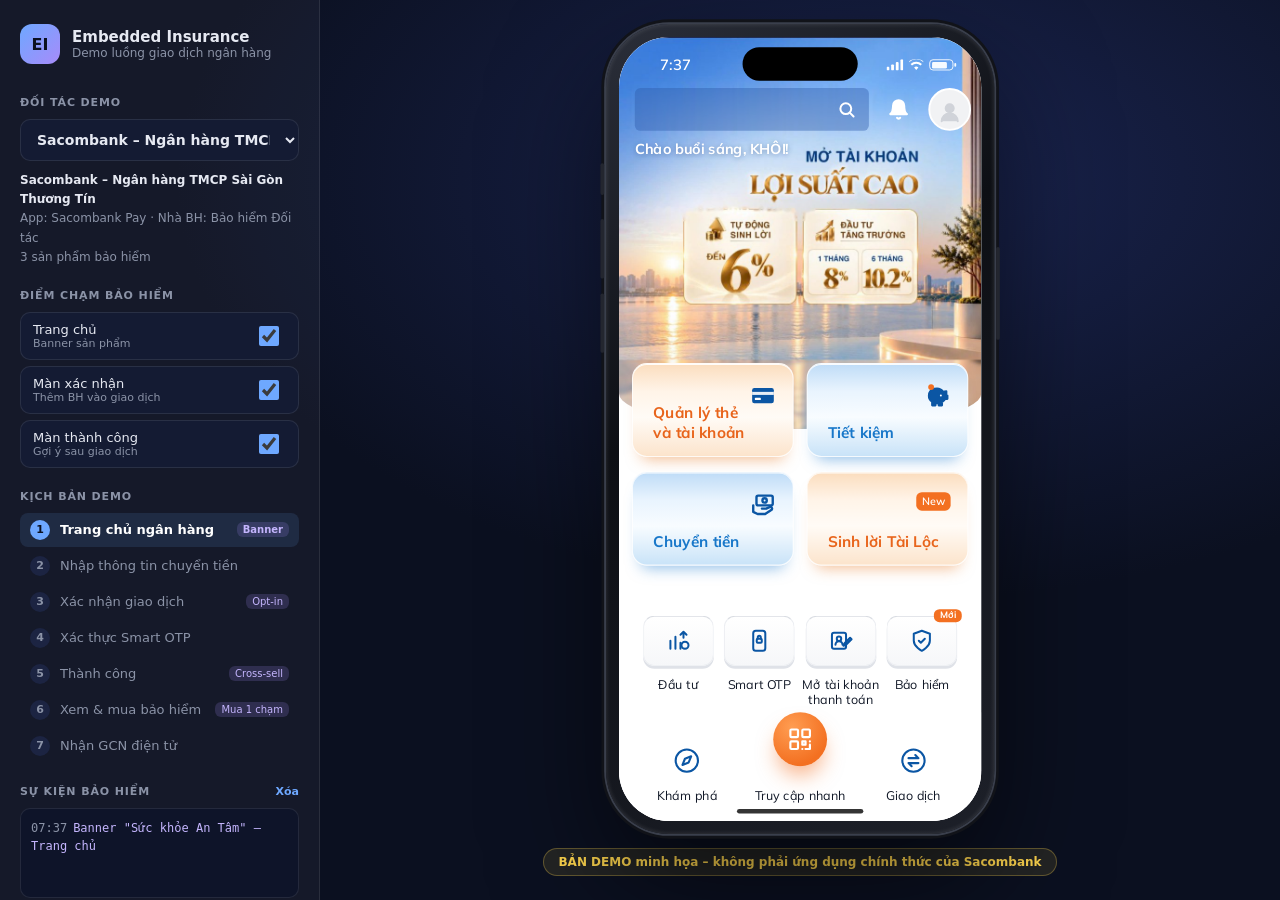
==== index.html @ 3b017444 "Demo bảo hiểm nhúng trên Sacombank Pay: bảo hiểm tích sẵn ở màn xác nhận, không có ô tích đồng ý Co-" ====
<!doctype html>
<html lang="vi">
<head>
  <meta charset="utf-8">
  <meta name="viewport" content="width=device-width, initial-scale=1, viewport-fit=cover">
  <meta name="robots" content="noindex, nofollow">
  <title>Embedded Insurance Demo</title>
  <link rel="preconnect" href="https://fonts.googleapis.com">
  <link href="https://fonts.googleapis.com/css2?family=Google+Sans+Flex:wght@400..800&family=Mulish:wght@400..800&display=swap" rel="stylesheet">
  <link rel="stylesheet" href="css/styles.css">
  <link rel="stylesheet" href="css/skin-sacombank.css">
</head>
<body>
  <div class="stage">
    <!-- PANEL ĐIỀU KHIỂN (người trình bày) -->
    <aside class="panel" id="panel">
      <div class="panel-brand">
        <div class="panel-logo">EI</div>
        <div>
          <div class="panel-title">Embedded Insurance</div>
          <div class="panel-sub">Demo luồng giao dịch ngân hàng</div>
        </div>
        <button class="panel-close" id="btnPanelClose" aria-label="Đóng">✕</button>
      </div>

      <label class="p-label" for="partnerSelect">Đối tác demo</label>
      <select id="partnerSelect" class="p-select"></select>
      <div class="p-meta" id="partnerMeta"></div>

      <div class="p-label">Điểm chạm bảo hiểm</div>
      <div class="p-toggles" id="placementToggles"></div>

      <div class="p-label">Kịch bản demo</div>
      <ol class="p-steps" id="steps"></ol>

      <div class="p-label">Sự kiện bảo hiểm <button class="p-link" id="clearLog">Xóa</button></div>
      <div class="p-log" id="eventLog"></div>

      <div class="p-actions">
        <button class="p-btn" id="btnReset">↺ Làm mới demo</button>
        <button class="p-btn ghost" id="btnPresent">Chế độ trình chiếu (P)</button>
      </div>
    </aside>
    <div class="panel-scrim" id="panelScrim"></div>

    <!-- ĐIỆN THOẠI -->
    <main class="device-area">
      <div class="device-wrap" id="deviceWrap">
        <div class="phone" id="phone">
          <div class="phone-btn b1"></div><div class="phone-btn b2"></div><div class="phone-btn b3"></div><div class="phone-btn b4"></div>
          <div class="screen" id="screen">
            <div class="island"></div>
            <div class="statusbar">
              <span id="clock">9:41</span>
              <span class="sb-icons">
                <svg width="18" height="12" viewBox="0 0 18 12"><rect x="0" y="8" width="3" height="4" rx="1"/><rect x="5" y="5.5" width="3" height="6.5" rx="1"/><rect x="10" y="3" width="3" height="9" rx="1"/><rect x="15" y="0" width="3" height="12" rx="1"/></svg>
                <svg width="16" height="12" viewBox="0 0 16 12"><path d="M8 11.5l2.3-2.6a3.3 3.3 0 00-4.6 0zM3.4 6.7a6.6 6.6 0 019.2 0l1.5-1.7a8.9 8.9 0 00-12.2 0zM.2 3.1a11.3 11.3 0 0115.6 0L16 3 14.6 1.4A13.4 13.4 0 001.4 1.4L0 3z"/></svg>
                <span class="batt"><span></span></span>
              </span>
            </div>
            <div class="app" id="app"></div>
            <div class="sheet-backdrop" id="sheetBackdrop"></div>
            <div class="sheet" id="sheet"></div>
            <div class="toast" id="toast"></div>
            <div class="home-ind"></div>
          </div>
        </div>
      </div>
      <div class="demo-note"><span id="demoNote">Bản demo minh họa</span><button class="note-btn" id="btnPanel">⚙ Điều khiển</button></div>
    </main>
  </div>

  <!-- ===== PROFILE ĐỐI TÁC ===== -->
  <script src="profiles/sacombank.js"></script>
  <!-- ========================================================== -->

  <!-- Skin riêng theo đối tác (nạp trước app.js) -->
  <script src="js/skin-sacombank.js"></script>

  <script src="js/app.js"></script>
</body>
</html>
---- css/styles.css ----
/* ============ OUTER STAGE ============ */
:root {
  --stage-bg: #0B1020;
  --panel-bg: rgba(255, 255, 255, .04);
  --panel-line: rgba(255, 255, 255, .09);
  --panel-text: #E6E9F2;
  --panel-muted: #8B93A7;
  --panel-accent: #6EA8FF;
}
* { box-sizing: border-box; margin: 0; padding: 0; }
html, body { height: 100%; }
body {
  font-family: 'Google Sans Flex', system-ui, -apple-system, sans-serif;
  background: radial-gradient(1200px 700px at 70% 20%, #1A2450 0%, var(--stage-bg) 60%);
  color: var(--panel-text);
  overflow: hidden;
}
button { font: inherit; cursor: pointer; border: 0; background: none; color: inherit; }
input, textarea, select { font: inherit; }

.stage { display: flex; height: 100vh; height: 100dvh; }

.panel {
  width: 320px; flex-shrink: 0; padding: 24px 20px; overflow-y: auto;
  background: var(--panel-bg); border-right: 1px solid var(--panel-line);
  display: flex; flex-direction: column; gap: 10px;
  transition: margin-left .3s ease;
}
body.present .panel { margin-left: -320px; }
.panel-brand { display: flex; gap: 12px; align-items: center; margin-bottom: 10px; }
.panel-logo {
  width: 40px; height: 40px; border-radius: 12px; display: grid; place-items: center;
  background: linear-gradient(135deg, #6EA8FF, #A78BFA); font-weight: 800; color: #0B1020;
}
.panel-title { font-weight: 700; font-size: 15px; }
.panel-sub { font-size: 12px; color: var(--panel-muted); }
.p-label {
  font-size: 11px; font-weight: 600; letter-spacing: .08em; text-transform: uppercase;
  color: var(--panel-muted); margin-top: 12px; display: flex; justify-content: space-between; align-items: center;
}
.p-link { font-size: 11px; color: var(--panel-accent); text-transform: none; letter-spacing: 0; }
.p-select {
  width: 100%; padding: 11px 12px; border-radius: 10px; border: 1px solid var(--panel-line);
  background: #141B33; color: var(--panel-text); font-weight: 600; font-size: 14px;
}
.p-meta { font-size: 12px; color: var(--panel-muted); line-height: 1.6; }
.p-meta b { color: var(--panel-text); font-weight: 600; }
.p-toggles { display: flex; flex-direction: column; gap: 6px; }
.p-toggle {
  display: flex; justify-content: space-between; align-items: center; gap: 10px;
  padding: 9px 12px; border-radius: 10px; background: #141B33; border: 1px solid var(--panel-line); font-size: 13px;
}
.p-toggle small { display: block; color: var(--panel-muted); font-size: 11px; }
.p-toggle input { width: 34px; height: 20px; accent-color: var(--panel-accent); }
.p-steps { list-style: none; display: flex; flex-direction: column; gap: 2px; counter-reset: s; }
.p-steps li {
  counter-increment: s; font-size: 13px; padding: 7px 10px; border-radius: 8px; color: var(--panel-muted);
  display: flex; gap: 10px; align-items: center;
}
.p-steps li::before {
  content: counter(s); width: 20px; height: 20px; border-radius: 50%; flex-shrink: 0;
  display: grid; place-items: center; font-size: 11px; font-weight: 700; background: #1C2442;
}
.p-steps li.done { color: var(--panel-text); }
.p-steps li.done::before { background: #2E7D5B; content: '✓'; }
.p-steps li.active { background: rgba(110, 168, 255, .12); color: #fff; font-weight: 600; }
.p-steps li.active::before { background: var(--panel-accent); color: #0B1020; }
.p-steps li.ins { }
.p-steps li .tag { margin-left: auto; font-size: 10px; padding: 2px 6px; border-radius: 6px; background: rgba(167, 139, 250, .18); color: #C4B5FD; }
.p-log {
  min-height: 90px; max-height: 200px; overflow-y: auto; font-size: 12px; line-height: 1.5;
  background: #0E1429; border: 1px solid var(--panel-line); border-radius: 10px; padding: 8px 10px;
  font-family: ui-monospace, SFMono-Regular, Menlo, monospace;
}
.p-log .empty { color: var(--panel-muted); font-family: 'Google Sans Flex', sans-serif; }
.p-log div { padding: 2px 0; }
.p-log .t { color: var(--panel-muted); margin-right: 6px; }
.p-log .ev { color: #C4B5FD; }
.p-log .ev.buy { color: #6EE7B7; }
.p-actions { display: flex; flex-direction: column; gap: 8px; margin-top: auto; padding-top: 16px; }
.p-btn {
  padding: 11px; border-radius: 10px; background: var(--panel-accent); color: #0B1020; font-weight: 700; font-size: 13px;
}
.p-btn.ghost { background: transparent; border: 1px solid var(--panel-line); color: var(--panel-text); font-weight: 500; }

.device-area { flex: 1; display: flex; flex-direction: column; align-items: center; justify-content: center; gap: 14px; overflow: hidden; position: relative; }
.demo-note { font-size: 12px; font-weight: 600; color: #FCD34D; background: rgba(252, 211, 77, .1); border: 1px solid rgba(252, 211, 77, .3); padding: 6px 14px; border-radius: 20px; text-align: center; }
.device-wrap { position: relative; }

/* ============ PHONE FRAME ============ */
.phone {
  position: absolute; top: 0; left: 0; transform-origin: top left;
  width: 418px; height: 872px; border-radius: 68px; padding: 14px;
  background: linear-gradient(145deg, #2B2F3A, #0D0F14 40%, #1D2029);
  box-shadow: 0 0 0 2px #3A3F4C, 0 0 0 5px #111319, 0 50px 120px rgba(0, 0, 0, .55), inset 0 0 6px rgba(255, 255, 255, .15);
}
.phone-btn { position: absolute; background: #23262F; border-radius: 3px; width: 4px; }
.phone-btn.b1 { left: -6px; top: 150px; height: 34px; }
.phone-btn.b2 { left: -6px; top: 210px; height: 64px; }
.phone-btn.b3 { left: -6px; top: 290px; height: 64px; }
.phone-btn.b4 { right: -6px; top: 240px; height: 100px; }

.screen {
  --p: #1B3C8C; --pd: #0F2766; --ac: #2EA3F2; --soft: #EAF1FB; --hero: var(--p);
  --bg: #F3F5F9; --card: #fff; --text: #111827; --muted: #6B7280; --line: #E5E7EB;
  --ok: #10B981; --warn: #F59E0B; --err: #EF4444;
  position: relative; width: 390px; height: 844px; border-radius: 54px; overflow: hidden;
  background: var(--bg); color: var(--text); font-size: 14px;
  isolation: isolate;
}
.island {
  position: absolute; top: 11px; left: 50%; transform: translateX(-50%);
  width: 124px; height: 36px; border-radius: 20px; background: #000; z-index: 50;
}
.statusbar {
  position: absolute; top: 0; left: 0; right: 0; height: 54px; z-index: 40;
  display: flex; justify-content: space-between; align-items: center; padding: 6px 30px 0 44px;
  font-weight: 600; font-size: 16px; color: var(--sbc, #fff); pointer-events: none;
  background: var(--sbg, var(--pd)); transition: background .2s;
}
.statusbar svg { fill: currentColor; }
.sb-icons { display: flex; gap: 6px; align-items: center; }
.batt { width: 26px; height: 12px; border: 1.5px solid currentColor; border-radius: 4px; padding: 1.5px; opacity: .95; position: relative; }
.batt span { display: block; height: 100%; width: 78%; background: currentColor; border-radius: 1.5px; }
.batt::after { content: ''; position: absolute; right: -4px; top: 3px; width: 2px; height: 4px; background: currentColor; border-radius: 1px; }
.home-ind {
  position: absolute; bottom: 8px; left: 50%; transform: translateX(-50%); width: 136px; height: 5px;
  border-radius: 3px; background: #111; z-index: 60; pointer-events: none; opacity: .85;
}
.screen.dark-ind .home-ind { background: #fff; }

/* ============ APP ============ */
.app { position: absolute; inset: 0; }
.scr { position: absolute; inset: 0; display: flex; flex-direction: column; background: var(--bg); animation: slideIn .28s ease; }
.scr.fade { animation: fadeIn .25s ease; }
@keyframes slideIn { from { transform: translateX(28px); opacity: 0; } to { transform: none; opacity: 1; } }
@keyframes fadeIn { from { opacity: 0; } to { opacity: 1; } }
.body { flex: 1; overflow-y: auto; overflow-x: hidden; scrollbar-width: none; }
.body::-webkit-scrollbar { display: none; }
.pad { padding: 16px; }
.footer { padding: 12px 16px 30px; background: var(--card); border-top: 1px solid var(--line); }

/* nav */
.nav {
  background: var(--hero); color: #fff; padding: 56px 8px 14px; display: flex; align-items: center; flex-shrink: 0;
}
.nav-title { flex: 1; text-align: center; font-weight: 700; font-size: 17px; }
.nav-btn { width: 40px; height: 40px; display: grid; place-items: center; border-radius: 12px; color: #fff; }
.nav-btn:active { background: rgba(255, 255, 255, .15); }

/* buttons */
.btn {
  width: 100%; height: 50px; border-radius: 14px; font-weight: 700; font-size: 16px;
  display: flex; align-items: center; justify-content: center; gap: 8px; transition: transform .1s, opacity .2s;
}
.btn:active { transform: scale(.98); }
.btn.primary { background: var(--p); color: #fff; }
.btn.primary:disabled { background: #C7CCD8; color: #fff; cursor: not-allowed; transform: none; }
.btn.outline { border: 1.5px solid var(--p); color: var(--p); background: #fff; }
.btn.soft { background: var(--soft); color: var(--p); }
.btn-row { display: flex; gap: 10px; }

/* home */
.home-hero { background: var(--hero); color: #fff; padding: 58px 16px 70px; position: relative; overflow: hidden; }
.home-hero::after {
  content: ''; position: absolute; width: 280px; height: 280px; border-radius: 50%; right: -90px; top: -60px;
  background: radial-gradient(circle, rgba(255, 255, 255, .16), transparent 70%);
}
.home-top { display: flex; align-items: center; gap: 12px; position: relative; z-index: 1; }
.avatar {
  width: 42px; height: 42px; border-radius: 50%; background: rgba(255, 255, 255, .2); display: grid; place-items: center;
  font-weight: 700; border: 2px solid rgba(255, 255, 255, .4);
}
.hello { font-size: 12px; opacity: .8; }
.uname { font-weight: 700; font-size: 15px; }
.spacer { flex: 1; }
.logo-chip {
  font-weight: 800; letter-spacing: .02em; font-size: 15px; padding: 5px 10px; border-radius: 8px;
  background: #fff; color: var(--p);
}
.icon-btn { width: 38px; height: 38px; border-radius: 50%; display: grid; place-items: center; background: rgba(255, 255, 255, .14); color: #fff; position: relative; }
.icon-btn .dot { position: absolute; top: 8px; right: 9px; width: 8px; height: 8px; border-radius: 50%; background: #FF4D4F; border: 1.5px solid var(--p); }

.acct-card {
  margin: -54px 16px 0; background: var(--card); border-radius: 20px; padding: 16px; position: relative; z-index: 2;
  box-shadow: 0 10px 30px rgba(16, 24, 40, .1);
}
.acct-row { display: flex; justify-content: space-between; align-items: center; }
.acct-label { font-size: 12px; color: var(--muted); }
.acct-no { font-weight: 600; font-size: 14px; display: flex; align-items: center; gap: 6px; }
.acct-bal { font-size: 24px; font-weight: 800; color: var(--text); margin-top: 6px; display: flex; align-items: baseline; gap: 6px; }
.acct-bal small { font-size: 13px; font-weight: 600; color: var(--muted); }
.acct-eye { color: var(--muted); padding: 6px; }
.acct-links { display: flex; border-top: 1px dashed var(--line); margin-top: 14px; padding-top: 12px; }
.acct-links button { flex: 1; font-size: 12px; color: var(--p); font-weight: 600; }

.quick { display: grid; grid-template-columns: repeat(4, 1fr); gap: 16px 8px; padding: 20px 16px 8px; }
.q-item { display: flex; flex-direction: column; align-items: center; gap: 7px; font-size: 11.5px; text-align: center; line-height: 1.25; color: var(--text); }
.q-ic {
  width: 52px; height: 52px; border-radius: 16px; display: grid; place-items: center; background: var(--soft); color: var(--p);
  position: relative; transition: transform .1s;
}
.q-item:active .q-ic { transform: scale(.94); }
.q-ic .new { position: absolute; top: -5px; right: -8px; font-size: 9px; font-weight: 700; background: #FF4D4F; color: #fff; padding: 1px 5px; border-radius: 6px; }

.sec-title { font-weight: 700; font-size: 15px; padding: 16px 16px 10px; display: flex; justify-content: space-between; }
.sec-title a { font-size: 12px; color: var(--p); font-weight: 600; }

.promo {
  margin: 8px 16px 0; border-radius: 18px; padding: 16px; color: #fff; position: relative; overflow: hidden; text-align: left; width: calc(100% - 32px);
  display: flex; gap: 12px; align-items: center;
}
.promo::after { content: ''; position: absolute; width: 160px; height: 160px; border-radius: 50%; right: -40px; bottom: -70px; background: rgba(255, 255, 255, .15); }
.promo .pi { width: 48px; height: 48px; border-radius: 14px; background: rgba(255, 255, 255, .2); display: grid; place-items: center; flex-shrink: 0; }
.promo .pt { font-weight: 700; font-size: 15px; }
.promo .ps { font-size: 12px; opacity: .9; margin-top: 2px; }
.promo .pbadge { display: inline-block; margin-top: 8px; font-size: 11px; font-weight: 700; padding: 3px 9px; border-radius: 20px; background: #fff; color: var(--text); position: relative; z-index: 1; }

.tiles { display: grid; grid-template-columns: 1fr 1fr; gap: 10px; padding: 0 16px 16px; }
.tile { background: var(--card); border-radius: 14px; padding: 12px; font-size: 12px; color: var(--muted); }
.tile b { display: block; color: var(--text); font-size: 13px; margin-bottom: 2px; }

.tabbar {
  display: flex; background: var(--card); border-top: 1px solid var(--line); padding: 8px 6px 26px; flex-shrink: 0;
}
.tab { flex: 1; display: flex; flex-direction: column; align-items: center; gap: 3px; font-size: 10.5px; color: var(--muted); }
.tab.on { color: var(--p); font-weight: 600; }
.tab.center .tc { width: 48px; height: 48px; margin-top: -24px; border-radius: 50%; background: var(--p); color: #fff; display: grid; place-items: center; border: 4px solid var(--bg); box-shadow: 0 4px 12px rgba(0, 0, 0, .15); }

/* transfer form */
.card { background: var(--card); border-radius: 16px; padding: 14px; }
.card + .card { margin-top: 12px; }
.src { display: flex; align-items: center; gap: 12px; }
.src .si { width: 40px; height: 40px; border-radius: 12px; background: var(--soft); color: var(--p); display: grid; place-items: center; font-weight: 800; font-size: 11px; }
.src .sn { font-weight: 600; }
.src .sb { font-size: 12px; color: var(--muted); }
.seg { display: flex; background: #E9ECF2; border-radius: 12px; padding: 3px; margin: 14px 0; }
.seg button { flex: 1; padding: 8px 4px; font-size: 12.5px; border-radius: 10px; color: var(--muted); font-weight: 500; }
.seg button.on { background: #fff; color: var(--p); font-weight: 700; box-shadow: 0 1px 3px rgba(0, 0, 0, .08); }
.lbl { font-size: 12px; color: var(--muted); font-weight: 500; margin: 0 2px 8px; }
.contacts { display: flex; gap: 14px; overflow-x: auto; padding-bottom: 4px; scrollbar-width: none; margin-bottom: 14px; }
.contacts::-webkit-scrollbar { display: none; }
.ct { display: flex; flex-direction: column; align-items: center; gap: 5px; width: 62px; flex-shrink: 0; font-size: 10.5px; text-align: center; line-height: 1.2; }
.ct .ca { width: 46px; height: 46px; border-radius: 50%; background: #fff; border: 1.5px solid var(--line); display: grid; place-items: center; font-weight: 700; color: var(--p); font-size: 13px; }
.ct.sel .ca { border-color: var(--p); background: var(--soft); }
.ct .cb { color: var(--muted); font-size: 9.5px; }
.field { background: var(--card); border: 1.5px solid var(--line); border-radius: 14px; padding: 9px 14px; margin-bottom: 10px; transition: border-color .15s; display: block; width: 100%; text-align: left; }
.field:focus-within { border-color: var(--p); }
.field label, .field .fl { font-size: 11.5px; color: var(--muted); display: block; }
.field input, .field textarea { width: 100%; border: 0; outline: 0; background: transparent; font-size: 16px; font-weight: 600; color: var(--text); padding: 3px 0 1px; resize: none; }
.field input::placeholder, .field textarea::placeholder { color: #B6BCC8; font-weight: 500; }
.field .fv { font-size: 15px; font-weight: 600; padding: 3px 0 1px; display: flex; justify-content: space-between; align-items: center; color: var(--text); }
.field .fv.ph { color: #B6BCC8; font-weight: 500; }
.field-amt { display: flex; align-items: center; }
.field-amt input { font-size: 22px; font-weight: 800; }
.field-amt .cur { font-weight: 700; color: var(--muted); }
.namerow { margin: -4px 4px 12px; font-size: 13px; min-height: 18px; display: flex; align-items: center; gap: 6px; }
.namerow.ok { color: var(--ok); font-weight: 700; }
.namerow.load { color: var(--muted); }
.words { font-size: 12px; color: var(--muted); font-style: italic; margin: -4px 4px 10px; min-height: 16px; }
.words.err { color: var(--err); font-style: normal; }
.chips { display: flex; gap: 8px; margin-bottom: 14px; flex-wrap: wrap; }
.chip { padding: 7px 12px; border-radius: 20px; background: #fff; border: 1px solid var(--line); font-size: 12.5px; font-weight: 600; color: var(--text); }
.chip:active { background: var(--soft); border-color: var(--p); }

.spin { width: 14px; height: 14px; border: 2px solid currentColor; border-right-color: transparent; border-radius: 50%; animation: rot .7s linear infinite; display: inline-block; }
@keyframes rot { to { transform: rotate(360deg); } }

/* confirm */
.amt-hero { text-align: center; padding: 18px 12px 16px; }
.amt-hero .al { font-size: 12px; color: var(--muted); }
.amt-hero .av { font-size: 30px; font-weight: 800; color: var(--p); margin: 4px 0; }
.amt-hero .aw { font-size: 12px; color: var(--muted); font-style: italic; }
.rows .r { display: flex; justify-content: space-between; gap: 14px; padding: 11px 0; border-bottom: 1px solid #F1F2F5; font-size: 13.5px; }
.rows .r:last-child { border-bottom: 0; }
.rows .r span:first-child { color: var(--muted); flex-shrink: 0; }
.rows .r span:last-child { text-align: right; font-weight: 600; }
.rows .r .sub { display: block; font-weight: 400; color: var(--muted); font-size: 12px; }
.r.total span:last-child { color: var(--p); font-size: 16px; font-weight: 800; }

/* embedded offer */
.offer {
  margin-top: 12px; border-radius: 16px; padding: 14px; position: relative; overflow: hidden;
  background: linear-gradient(135deg, #F0F9FF, #FFFFFF 60%); border: 1.5px solid #BAE6FD; transition: all .2s;
}
.offer.on { border-color: var(--ok); background: linear-gradient(135deg, #ECFDF5, #fff 60%); box-shadow: 0 0 0 3px rgba(16, 185, 129, .12); }
.offer .ob { position: absolute; top: 0; right: 0; font-size: 10px; font-weight: 700; padding: 4px 10px; border-bottom-left-radius: 12px; background: #0EA5E9; color: #fff; }
.offer.on .ob { background: var(--ok); }
.offer .oh { display: flex; gap: 12px; align-items: flex-start; }
.offer .oi { width: 42px; height: 42px; border-radius: 12px; display: grid; place-items: center; color: #fff; flex-shrink: 0; }
.offer .ot { font-weight: 700; font-size: 14px; padding-right: 58px; }
.offer .od { font-size: 12px; color: var(--muted); margin-top: 3px; line-height: 1.45; }
.offer .of { display: flex; align-items: center; justify-content: space-between; margin-top: 12px; padding-top: 10px; border-top: 1px dashed #D5DAE3; }
.offer .op { font-size: 13px; }
.offer .op b { font-size: 16px; color: var(--text); }
.offer .more { font-size: 12px; color: var(--p); font-weight: 600; text-decoration: underline; margin-top: 8px; display: inline-block; }
.offer .prov { font-size: 10.5px; color: var(--muted); margin-top: 8px; }
.sw { width: 50px; height: 30px; border-radius: 20px; background: #D1D5DB; position: relative; transition: background .2s; flex-shrink: 0; }
.sw::after { content: ''; position: absolute; top: 3px; left: 3px; width: 24px; height: 24px; border-radius: 50%; background: #fff; transition: transform .2s; box-shadow: 0 1px 3px rgba(0, 0, 0, .2); }
.sw.on { background: var(--ok); }
.sw.on::after { transform: translateX(20px); }

/* otp */
.otp-wrap { flex: 1; display: flex; flex-direction: column; align-items: center; padding: 30px 24px 0; text-align: center; }
.otp-ic { width: 72px; height: 72px; border-radius: 22px; background: var(--soft); color: var(--p); display: grid; place-items: center; margin-bottom: 18px; }
.otp-t { font-weight: 700; font-size: 18px; }
.otp-s { font-size: 13px; color: var(--muted); margin-top: 6px; line-height: 1.5; }
.dots { display: flex; gap: 16px; margin: 28px 0 10px; }
.dots i { width: 16px; height: 16px; border-radius: 50%; border: 2px solid #C5CAD5; transition: all .12s; }
.dots i.f { background: var(--p); border-color: var(--p); transform: scale(1.08); }
.dots.shake { animation: shake .35s; }
@keyframes shake { 25% { transform: translateX(-8px); } 75% { transform: translateX(8px); } }
.otp-hint { font-size: 11.5px; color: var(--muted); background: #FFF7E6; color: #9A6700; padding: 5px 10px; border-radius: 8px; }
.keypad { display: grid; grid-template-columns: repeat(3, 1fr); gap: 8px; padding: 12px 24px 34px; background: #fff; }
.key { height: 54px; border-radius: 14px; font-size: 24px; font-weight: 600; color: var(--text); }
.key:active { background: var(--soft); }
.key.fn { font-size: 14px; color: var(--muted); display: grid; place-items: center; }

/* processing */
.proc { position: absolute; inset: 0; background: rgba(255, 255, 255, .96); z-index: 20; display: flex; flex-direction: column; align-items: center; justify-content: center; gap: 18px; animation: fadeIn .2s; }
.proc .ring { width: 56px; height: 56px; border-radius: 50%; border: 5px solid var(--soft); border-top-color: var(--p); animation: rot .8s linear infinite; }
.proc p { font-weight: 600; color: var(--muted); }

/* success */
.succ-hero { background: var(--hero); color: #fff; padding: 64px 20px 76px; text-align: center; position: relative; }
.succ-check { width: 68px; height: 68px; border-radius: 50%; background: #fff; color: var(--ok); display: grid; place-items: center; margin: 0 auto 12px; animation: pop .45s cubic-bezier(.2, 1.6, .4, 1); }
@keyframes pop { from { transform: scale(0); } to { transform: scale(1); } }
.succ-t { font-weight: 700; font-size: 17px; opacity: .95; }
.succ-a { font-size: 30px; font-weight: 800; margin-top: 4px; }
.succ-d { font-size: 12px; opacity: .8; margin-top: 4px; }
.receipt { margin: -56px 16px 0; position: relative; z-index: 2; box-shadow: 0 10px 30px rgba(16, 24, 40, .08); }
.policy-ok {
  display: flex; gap: 12px; align-items: center; background: #ECFDF5; border: 1px solid #A7F3D0; border-radius: 14px; padding: 12px; margin-top: 12px;
}
.policy-ok .pk { width: 36px; height: 36px; border-radius: 10px; background: var(--ok); color: #fff; display: grid; place-items: center; flex-shrink: 0; }
.policy-ok b { font-size: 13px; display: block; }
.policy-ok span { font-size: 11.5px; color: #047857; }

.xsell { margin-top: 18px; }
.xs-h { display: flex; align-items: center; gap: 6px; font-weight: 700; font-size: 15px; margin-bottom: 10px; }
.xs-h .spark { color: #F59E0B; }
.xs-card {
  display: flex; gap: 12px; align-items: center; background: var(--card); border-radius: 16px; padding: 14px; width: 100%; text-align: left;
  border: 1px solid var(--line); margin-bottom: 10px; position: relative; overflow: hidden;
}
.xs-card::before { content: ''; position: absolute; left: 0; top: 0; bottom: 0; width: 4px; background: var(--c); }
.xs-card .xi { width: 46px; height: 46px; border-radius: 14px; display: grid; place-items: center; color: #fff; background: var(--c); flex-shrink: 0; }
.xs-card .xt { font-weight: 700; font-size: 14px; }
.xs-card .xd { font-size: 12px; color: var(--muted); margin-top: 2px; line-height: 1.4; }
.xs-card .xb { display: inline-block; margin-top: 6px; font-size: 11px; font-weight: 700; color: var(--c); background: color-mix(in srgb, var(--c) 12%, white); padding: 2px 8px; border-radius: 8px; }
.xs-card .xgo { color: var(--muted); flex-shrink: 0; }

/* product */
.prod-hero { color: #fff; padding: 56px 16px 60px; position: relative; overflow: hidden; }
.prod-hero::after { content: ''; position: absolute; width: 240px; height: 240px; border-radius: 50%; right: -70px; top: 10px; background: rgba(255, 255, 255, .14); }
.prod-hero .nav-btn { margin-left: -8px; }
.prod-hero .pic { width: 56px; height: 56px; border-radius: 16px; background: rgba(255, 255, 255, .22); display: grid; place-items: center; margin: 10px 0 12px; }
.prod-hero h2 { font-size: 21px; font-weight: 800; line-height: 1.25; position: relative; z-index: 1; }
.prod-hero p { font-size: 13px; opacity: .92; margin-top: 6px; line-height: 1.45; position: relative; z-index: 1; }
.prod-hero .prov { font-size: 11px; opacity: .85; margin-top: 10px; display: inline-flex; gap: 6px; align-items: center; background: rgba(0, 0, 0, .15); padding: 4px 10px; border-radius: 20px; position: relative; z-index: 1; }
.prod-body { margin-top: -36px; position: relative; z-index: 2; padding: 0 16px 16px; }
.plans { display: flex; flex-direction: column; gap: 8px; }
.plan { display: flex; align-items: center; gap: 12px; padding: 12px 14px; border-radius: 14px; border: 1.5px solid var(--line); background: #fff; width: 100%; text-align: left; }
.plan.on { border-color: var(--c); background: color-mix(in srgb, var(--c) 6%, white); }
.plan .rd { width: 20px; height: 20px; border-radius: 50%; border: 2px solid #C5CAD5; flex-shrink: 0; position: relative; }
.plan.on .rd { border-color: var(--c); }
.plan.on .rd::after { content: ''; position: absolute; inset: 3px; border-radius: 50%; background: var(--c); }
.plan .pn { font-weight: 700; font-size: 14px; }
.plan .pc { font-size: 12px; color: var(--muted); }
.plan .pp { margin-left: auto; text-align: right; font-weight: 800; font-size: 14px; }
.plan .pp small { display: block; font-weight: 500; font-size: 11px; color: var(--muted); }
.benefits { list-style: none; }
.benefits li { display: flex; gap: 10px; font-size: 13px; line-height: 1.45; padding: 7px 0; }
.benefits li svg { color: var(--ok); flex-shrink: 0; margin-top: 1px; }
.autofill { display: flex; gap: 8px; align-items: center; font-size: 11.5px; color: var(--p); background: var(--soft); padding: 7px 10px; border-radius: 10px; margin-bottom: 8px; font-weight: 600; }
.consent { display: flex; gap: 10px; font-size: 12px; color: var(--muted); line-height: 1.5; align-items: flex-start; margin-top: 14px; text-align: left; }
.consent .cb { width: 20px; height: 20px; border-radius: 6px; border: 2px solid #C5CAD5; flex-shrink: 0; display: grid; place-items: center; color: #fff; }
.consent.on .cb { background: var(--p); border-color: var(--p); }
.consent a { color: var(--p); font-weight: 600; }
.buybar { display: flex; align-items: center; gap: 14px; }
.buybar .bp { flex-shrink: 0; }
.buybar .bp small { display: block; font-size: 11px; color: var(--muted); }
.buybar .bp b { font-size: 18px; font-weight: 800; }

/* certificate */
.cert { border-radius: 20px; padding: 18px; color: #fff; position: relative; overflow: hidden; margin-top: 4px; }
.cert::after { content: ''; position: absolute; width: 200px; height: 200px; border-radius: 50%; right: -60px; top: -60px; background: rgba(255, 255, 255, .15); }
.cert .ch { display: flex; justify-content: space-between; align-items: center; font-size: 11px; opacity: .9; letter-spacing: .06em; text-transform: uppercase; font-weight: 600; }
.cert .cn { font-size: 19px; font-weight: 800; margin: 10px 0 2px; position: relative; z-index: 1; }
.cert .cno { font-size: 12px; opacity: .9; font-family: ui-monospace, Menlo, monospace; }
.cert .cg { display: grid; grid-template-columns: 1fr 1fr; gap: 10px; margin-top: 16px; position: relative; z-index: 1; }
.cert .cg div { font-size: 11px; opacity: .85; }
.cert .cg b { display: block; font-size: 13px; opacity: 1; margin-top: 1px; }

/* insurance hub */
.pol { display: flex; gap: 12px; align-items: center; padding: 12px 0; border-bottom: 1px solid #F1F2F5; }
.pol:last-child { border-bottom: 0; }
.pol .pi { width: 40px; height: 40px; border-radius: 12px; display: grid; place-items: center; color: #fff; flex-shrink: 0; }
.pol .pt { font-weight: 600; font-size: 13.5px; }
.pol .ps { font-size: 11.5px; color: var(--muted); }
.pol .st { margin-left: auto; font-size: 11px; font-weight: 700; color: var(--ok); background: #ECFDF5; padding: 3px 8px; border-radius: 8px; }
.empty-s { text-align: center; color: var(--muted); font-size: 13px; padding: 18px 0; }

/* bảo hiểm của tôi */
.chip.sel { background: var(--soft); border-color: var(--p); color: var(--p); }
.mp-sum { display: flex; align-items: center; gap: 12px; padding: 14px; border-radius: 16px; background: var(--hero); color: #fff; margin-bottom: 12px; }
.mp-sum .ms-i { width: 44px; height: 44px; border-radius: 14px; background: rgba(255, 255, 255, .18); display: grid; place-items: center; flex-shrink: 0; }
.mp-sum small { display: block; font-size: 11.5px; opacity: .85; }
.mp-sum b { display: block; font-size: 14px; margin-top: 1px; }
.mp-sum .ms-r { margin-left: auto; text-align: right; }
.mp { background: var(--card); border-radius: 16px; padding: 14px; margin-bottom: 12px; border: 1px solid var(--line); position: relative; overflow: hidden; }
.mp::before { content: ''; position: absolute; left: 0; top: 0; bottom: 0; width: 4px; background: var(--c); }
.mp-h { display: flex; align-items: center; gap: 12px; }
.mp-i { width: 42px; height: 42px; border-radius: 12px; background: var(--c); color: #fff; display: grid; place-items: center; flex-shrink: 0; }
.mp-t { flex: 1; min-width: 0; }
.mp-t b { display: block; font-size: 14.5px; line-height: 1.3; }
.mp-t small { display: block; font-size: 12px; color: var(--muted); margin-top: 1px; }
.mp-st { font-size: 11px; font-weight: 700; color: var(--ok); background: #ECFDF5; padding: 4px 8px; border-radius: 8px; white-space: nowrap; align-self: flex-start; }
.mp-g { display: grid; grid-template-columns: 1fr 1fr; gap: 10px 12px; margin-top: 14px; padding-top: 12px; border-top: 1px dashed var(--line); }
.mp-g small { display: block; font-size: 11.5px; color: var(--muted); }
.mp-g b { display: block; font-size: 13px; margin-top: 1px; }
.mp-bar { height: 6px; border-radius: 3px; background: #EEF0F4; margin-top: 14px; overflow: hidden; }
.mp-bar i { display: block; height: 100%; border-radius: 3px; background: var(--c); }
.mp-left { font-size: 12px; color: var(--muted); margin-top: 6px; }
.mp-claim { display: flex; gap: 8px; align-items: flex-start; font-size: 12px; line-height: 1.45; color: #9A6700; background: #FFF7E6; border-radius: 10px; padding: 9px 10px; margin-top: 12px; }
.mp-claim svg { flex-shrink: 0; margin-top: 1px; }
.mp-act { display: flex; gap: 8px; margin-top: 12px; }
.mp-act button { flex: 1; height: 40px; border-radius: 12px; font-size: 12.5px; font-weight: 700; display: flex; align-items: center; justify-content: center; gap: 6px; background: var(--soft); color: var(--p); }
.mp-act button:disabled { opacity: .45; cursor: not-allowed; }
.mp-more { width: 100%; height: 44px; border-radius: 12px; border: 1.5px dashed #C9CFDA; color: var(--p); font-weight: 700; font-size: 13px; display: flex; align-items: center; justify-content: center; gap: 6px; }
.mp-empty { text-align: center; background: var(--card); border-radius: 16px; padding: 28px 22px 22px; }
.mp-empty > span { width: 76px; height: 76px; border-radius: 50%; background: var(--soft); color: var(--p); display: grid; place-items: center; margin: 0 auto 14px; }
.mp-empty b { font-size: 15.5px; }
.mp-empty p { font-size: 13px; color: var(--muted); line-height: 1.5; margin: 6px 0 18px; }
.mp-help { display: flex; align-items: center; gap: 12px; width: 100%; text-align: left; background: var(--card); border-radius: 14px; padding: 12px 14px; margin-top: 12px; color: var(--p); }
.mp-help span { flex: 1; font-size: 13.5px; font-weight: 600; color: var(--text); }
.mp-help small { display: block; font-size: 12px; font-weight: 400; color: var(--muted); }

/* sheet */
.sheet-backdrop { position: absolute; inset: 0; background: rgba(0, 0, 0, .4); opacity: 0; pointer-events: none; transition: opacity .25s; z-index: 70; }
.sheet-backdrop.on { opacity: 1; pointer-events: auto; }
.sheet {
  position: absolute; left: 0; right: 0; bottom: 0; max-height: 78%; background: #fff; border-radius: 24px 24px 0 0; z-index: 71;
  transform: translateY(105%); transition: transform .3s cubic-bezier(.2, .8, .2, 1); display: flex; flex-direction: column;
}
.sheet.on { transform: none; }
.sh-grab { width: 40px; height: 5px; border-radius: 3px; background: #D9DDE5; margin: 8px auto 4px; flex-shrink: 0; }
.sh-h { display: flex; align-items: center; justify-content: space-between; padding: 8px 16px 10px; font-weight: 700; font-size: 16px; }
.sh-b { overflow-y: auto; padding: 0 16px 34px; }
.search { display: flex; align-items: center; gap: 8px; background: #F3F4F7; border-radius: 12px; padding: 10px 12px; margin-bottom: 8px; color: var(--muted); }
.search input { border: 0; outline: 0; background: transparent; flex: 1; font-size: 16px; }
.bank-it { display: flex; align-items: center; gap: 12px; padding: 11px 4px; border-bottom: 1px solid #F1F2F5; width: 100%; text-align: left; }
.bank-it .bl { width: 40px; height: 40px; border-radius: 10px; background: var(--soft); color: var(--p); display: grid; place-items: center; font-weight: 800; font-size: 10px; flex-shrink: 0; }
.bank-it .bn { font-size: 13.5px; font-weight: 500; }

/* toast */
.toast {
  position: absolute; left: 50%; bottom: 110px; transform: translate(-50%, 20px); background: rgba(17, 24, 39, .92); color: #fff;
  padding: 10px 16px; border-radius: 12px; font-size: 13px; opacity: 0; transition: all .25s; z-index: 90; pointer-events: none; white-space: nowrap;
}
.toast.on { opacity: 1; transform: translate(-50%, 0); }

/* ============ RESPONSIVE ============ */
.panel-close, .note-btn, .panel-scrim { display: none; }

/* Màn hình hẹp (tablet, laptop nhỏ): bảng điều khiển thành ngăn kéo */
body.drawer .panel {
  position: fixed; top: 0; bottom: 0; left: 0; z-index: 1000; width: min(320px, 86vw);
  background: #10162B; margin-left: 0; transform: translateX(-100%); transition: transform .28s ease;
  box-shadow: 20px 0 60px rgba(0, 0, 0, .4); padding-top: max(24px, env(safe-area-inset-top));
}
body.drawer.panel-open .panel { transform: none; }
body:not(.ready) .panel { transition: none; }
body.drawer .panel-close { display: block; margin-left: auto; font-size: 18px; color: var(--panel-muted); padding: 6px 8px; }
body.drawer .panel-scrim { display: block; position: fixed; inset: 0; z-index: 999; background: rgba(0, 0, 0, .5); opacity: 0; pointer-events: none; transition: opacity .28s; }
body.drawer.panel-open .panel-scrim { opacity: 1; pointer-events: auto; }
body.drawer .demo-note { display: flex; align-items: center; gap: 10px; }
body.drawer .note-btn { display: inline-block; font-size: 12px; font-weight: 700; color: #0B1020; background: #FCD34D; padding: 3px 10px; border-radius: 12px; white-space: nowrap; }

/* Điện thoại thật: bỏ khung, app chiếm toàn màn hình */
body.native { background: var(--stage-bg); }
body.native .device-area { justify-content: flex-start; gap: 0; }
body.native .demo-note {
  order: -1; width: 100%; border-radius: 0; border-width: 0 0 1px; font-size: 11px; padding: 5px 12px;
  padding-top: max(5px, env(safe-area-inset-top)); justify-content: space-between; background: #1A1608;
}
body.native .device-wrap { flex: 1; min-height: 0; width: 100% !important; height: auto !important; }
body.native .phone {
  position: relative; width: 100%; height: 100%; transform: none !important; padding: 0; border-radius: 0;
  background: none; box-shadow: none;
}
body.native .phone-btn, body.native .island, body.native .statusbar, body.native .home-ind { display: none; }
body.native .screen { width: 100%; height: 100%; border-radius: 0; }
body.native .nav { padding-top: 10px; }
body.native .home-hero { padding-top: 16px; }
body.native .succ-hero { padding-top: 28px; }
body.native .prod-hero { padding-top: 12px; }
body.native .footer { padding-bottom: max(14px, env(safe-area-inset-bottom)); }
body.native .tabbar { padding-bottom: max(10px, env(safe-area-inset-bottom)); }
body.native .keypad { padding-bottom: max(16px, env(safe-area-inset-bottom)); }
body.native .sh-b { padding-bottom: max(20px, env(safe-area-inset-bottom)); }
body.native .otp-wrap { padding-top: 16px; }

/* Nhúng trong landing page (?embed=1): bỏ panel, banner, khung máy; màn hình app 390×844 ở góc trái trên */
body.embed { background: transparent; overflow: hidden; }
body.embed .panel, body.embed .panel-scrim, body.embed .demo-note { display: none !important; }
body.embed .stage, body.embed .device-area { display: block; height: auto; }
body.embed .device-wrap { width: 390px !important; height: 844px !important; }
body.embed .phone { transform: none !important; width: 390px; height: 844px; padding: 0; border-radius: 0; background: none; box-shadow: none; }
body.embed .phone-btn { display: none; }
body.embed .screen { border-radius: 0; }

/* Ưu đãi tặng kỳ đầu + ô tích đồng ý ở gợi ý bảo hiểm màn xác nhận */
.promo-tag { display: inline-block; padding: 2px 8px; border-radius: 999px; background: #FFF1E6; color: #C2410C; font-size: 11.5px; font-weight: 700; }
.offer .op s { color: var(--muted); font-weight: 500; }
.promo-note { margin-top: 8px; font-size: 11.5px; line-height: 1.45; color: var(--muted); }
.addon-consent { width: 100%; margin-top: 10px; padding: 10px; border-radius: 12px; background: #fff; border: 1.5px solid var(--line); font-size: 12.5px; color: var(--text); }
.addon-consent.on { border-color: var(--p); }
---- css/skin-sacombank.css ----
/* ============ SKIN: SACOMBANK ============ */
[data-skin="sacombank"] {
  --navy: #14336B; --orange: #F37021; --bg: #F1F2F6;
  font-family: 'Mulish', 'Google Sans Flex', system-ui, sans-serif;
}
[data-skin="sacombank"] .btn { border-radius: 30px; height: 52px; font-size: 17px; }
[data-skin="sacombank"] .btn.white { background: #fff; color: var(--p); box-shadow: 0 2px 10px rgba(16, 24, 40, .06); }
[data-skin="sacombank"] .nav-title { font-size: 18px; font-weight: 800; }
[data-skin="sacombank"] .footer { border-top: 0; background: var(--bg); padding-left: 28px; padding-right: 28px; }

/* ---------- Trang chủ ---------- */
.sc-home { background: #fff; }
.sc-home .body { overflow: hidden; }
.sc-hero {
  position: relative; height: 422px; padding: 55px 11px 0 17px; color: #fff; overflow: hidden;
  border-radius: 0 0 50% 50% / 0 0 38px 38px;
  background: #6FA8E8 url(../assets/sacombank-hero.jpg) top center / 100% auto no-repeat;
}
.sc-top { display: flex; align-items: center; gap: 0; }
.sc-search {
  width: 252px; height: 46px; border-radius: 6px; background: rgba(46, 92, 170, .42); color: #fff;
  display: flex; align-items: center; justify-content: flex-end; padding: 0 14px;
}
.sc-bell { color: #fff; flex: 1; height: 46px; display: grid; place-items: center; }
.sc-bell svg { fill: #fff; }
.sc-ava { width: 46px; height: 46px; border-radius: 50%; background: #F1F2F4; display: grid; place-items: center; border: 2px solid #fff; overflow: hidden; }
.sc-ava svg { fill: #D0D3D9; stroke: #D0D3D9; margin-top: 6px; }
.sc-greet { margin-top: 9px; font-size: 15.5px; font-weight: 700; text-shadow: 0 1px 6px rgba(20, 50, 110, .4); }

.sc-tiles { display: grid; grid-template-columns: 1fr 1fr; gap: 16px 14px; padding: 0 14px; margin-top: -71px; position: relative; z-index: 2; }
.sc-tile {
  position: relative; height: 101px; border-radius: 16px; text-align: left; padding: 0 22px 14px; display: flex; align-items: flex-end;
  font-size: 16.5px; font-weight: 700; line-height: 1.32; border: 1px solid rgba(255, 255, 255, .85); transition: transform .1s;
}
.sc-tile:active { transform: scale(.97); }
.sc-tile.or { color: #E8641B; background: linear-gradient(180deg, #FBDDBE 0%, #FFF4E8 30%, #FFFBF6 58%, #FCE4CC 100%); box-shadow: inset 0 1px 0 rgba(255, 255, 255, .9), 0 12px 16px -10px rgba(232, 130, 50, .55); }
.sc-tile.bl { color: #1877C9; background: linear-gradient(180deg, #BFDCF7 0%, #E9F4FE 30%, #F8FCFF 58%, #C9E3F8 100%); box-shadow: inset 0 1px 0 rgba(255, 255, 255, .9), 0 12px 16px -10px rgba(40, 130, 210, .55); }
.sc-tile .ti { position: absolute; top: 20px; right: 18px; color: var(--p); }
.sc-tile .ti.new { top: 21px; background: var(--orange); color: #fff; font-size: 11.5px; font-weight: 600; padding: 2px 6px; border-radius: 6px; line-height: 1.4; }

.sc-svc { display: grid; grid-template-columns: repeat(4, 1fr); padding: 54px 20px 0; }
.sc-svc button { display: flex; flex-direction: column; align-items: center; gap: 12px; font-size: 13.5px; line-height: 1.2; color: #111827; text-align: center; }
.sc-svc .si {
  position: relative; width: 76px; height: 54px; border-radius: 12px; display: grid; place-items: center; color: var(--p);
  background: linear-gradient(180deg, #fff 0%, #F6F7F9 100%); border: 1px solid #ECEEF2; border-top-color: #DADDE3; box-shadow: 0 3px 0 #DFE2E8;
}
.sc-svc .si .new { position: absolute; top: -8px; right: -6px; font-style: normal; font-size: 10px; font-weight: 700; color: #fff; background: var(--orange); padding: 1px 6px; border-radius: 6px; }

.sc-tab { display: flex; align-items: flex-end; background: #fff; padding: 0 12px 20px; flex-shrink: 0; }
.sc-tab button { flex: 1; display: flex; flex-direction: column; align-items: center; gap: 12px; font-size: 13.5px; color: #111827; }
.sc-tab button svg { color: var(--p); }
.sc-tab .mid { gap: 22px; }
.sc-tab .qr {
  width: 58px; height: 58px; border-radius: 50%; display: grid; place-items: center;
  background: radial-gradient(circle at 35% 28%, #FF9D52, var(--orange) 72%); box-shadow: 0 14px 22px -4px rgba(243, 112, 33, .5);
}
.sc-tab .qr svg { color: #fff; }

/* ---------- Chuyển tiền ---------- */
.sc-tf { background: var(--bg); }
.sc-head { background: var(--p); color: #fff; padding-top: 54px; flex-shrink: 0; }
.sc-nav, .sc-auth-nav { display: flex; align-items: center; height: 52px; padding: 0 8px; }
.sc-nav > div, .sc-auth-nav > div { flex: 1; text-align: center; font-size: 19px; font-weight: 800; }
.sc-nav button, .sc-nav span, .sc-auth-nav button, .sc-auth-nav span { width: 44px; height: 44px; display: grid; place-items: center; color: inherit; }
.sc-tabs { display: flex; gap: 6px; padding: 4px 12px 12px; }
.sc-tabs button { flex: 1; height: 38px; border-radius: 20px; font-size: 17px; font-weight: 700; color: rgba(255, 255, 255, .8); }
.sc-tabs button.on { background: #fff; color: var(--p); font-weight: 800; }

.sc-form { padding: 0 16px 20px; }
.sc-form::before { content: ''; display: block; height: 46px; margin: 0 -16px -46px; background: var(--p); }
.sc-bgbody { flex: 1; overflow: hidden; }
.sc-src { position: relative; background: #fff; border-radius: 14px; padding: 16px 16px 0; box-shadow: 0 6px 18px rgba(16, 24, 40, .12); }
.sc-src .sr1 { display: flex; align-items: center; gap: 14px; padding-bottom: 14px; }
.sc-src .thumb {
  width: 62px; height: 40px; border-radius: 5px; flex-shrink: 0; position: relative; overflow: hidden;
  background: linear-gradient(135deg, #1A6FC4 0%, #0B56A4 55%, #2E8BE0 100%);
}
.sc-src .thumb::after { content: ''; position: absolute; right: -14px; bottom: -18px; width: 44px; height: 44px; border-radius: 50%; border: 6px solid rgba(255, 255, 255, .22); }
.sc-src .thumb i { position: absolute; left: 5px; top: 5px; font-style: normal; font-size: 3.6px; font-weight: 700; color: rgba(255, 255, 255, .9); letter-spacing: .03em; }
.sc-src .sr1 b { display: block; font-size: 18px; font-weight: 800; color: #111827; }
.sc-src .sr1 small { display: block; font-size: 14.5px; color: #8A8F99; margin-top: 1px; }
.sc-src .sr2 { display: flex; justify-content: space-between; align-items: center; padding: 14px 0; border-top: 1px solid #EEF0F3; border-bottom: 1px solid #EEF0F3; font-size: 15.5px; color: #1F2937; }
.sc-src .sr2 b { font-size: 18px; font-weight: 500; color: #111827; }
.sc-src .sr3 { height: 26px; display: grid; place-items: center; color: #C3C7CF; }

.sc-lbl { display: block; font-size: 15px; color: #1F2937; margin: 16px 2px 8px; }
.sc-box {
  display: flex; align-items: center; gap: 10px; width: 100%; min-height: 54px; padding: 8px 16px; text-align: left;
  background: #fff; border-radius: 12px; font-size: 17px; color: #111827; border: 1.5px solid transparent; transition: border-color .15s;
}
.sc-box:focus-within { border-color: var(--p); }
.sc-box input, .sc-box textarea { flex: 1; min-width: 0; border: 0; outline: 0; background: transparent; font-size: 17px; color: #111827; resize: none; padding: 0; }
.sc-box input::placeholder { color: #B6BCC8; }
.sc-box .bt { flex: 1; min-width: 0; }
.sc-box .bt.ph { color: #B6BCC8; }
.sc-box .bt b { display: block; font-weight: 500; font-size: 17px; }
.sc-box .bt small { display: block; font-size: 13.5px; color: #8A8F99; white-space: nowrap; overflow: hidden; text-overflow: ellipsis; }
.sc-box .ud { color: #C3C7CF; flex-shrink: 0; display: grid; }
.sc-box .ic { color: var(--p); width: 30px; height: 30px; display: grid; place-items: center; flex-shrink: 0; }
.sc-box .cur { color: #8A8F99; font-weight: 600; }
.sc-bank { position: relative; padding-top: 10px; padding-bottom: 10px; }
.sc-blogo {
  width: 40px; height: 40px; border-radius: 50%; flex-shrink: 0; display: grid; place-items: center; color: #fff;
  font-size: 9.5px; font-weight: 800; letter-spacing: .02em; box-shadow: 0 0 0 3px #fff, 0 2px 8px rgba(16, 24, 40, .18);
}
.sc-bank .napas { position: absolute; top: 7px; right: 44px; font-size: 9px; font-weight: 800; font-style: italic; color: #1670C4; }
.sc-form .namerow { margin: 0; min-height: 22px; font-size: 17px; font-weight: 400; color: #111827; }
.sc-form .namerow.ok { color: #111827; font-weight: 500; }
.sc-form .namerow.ok svg { color: var(--ok); }
.sc-form .namerow:empty::before { content: 'Tự động hiển thị theo số tài khoản'; color: #B6BCC8; font-size: 15px; }
.sc-form .words { margin: 6px 4px 0; }
.sc-foot { padding: 12px 36px 30px; background: var(--bg); flex-shrink: 0; }

/* ---------- Xác nhận giao dịch (bottom sheet) ---------- */
.sc-cf { animation: none; }
.sc-cf-bg { position: absolute; inset: 0; display: flex; flex-direction: column; pointer-events: none; }
.sc-dim { position: absolute; inset: 0; z-index: 2; background: rgba(20, 30, 50, .45); animation: fadeIn .25s ease; }
.sc-sheet {
  position: absolute; left: 0; right: 0; bottom: 0; z-index: 3; max-height: 88%; display: flex; flex-direction: column;
  background: #fff; border-radius: 28px 28px 0 0; animation: scUp .32s cubic-bezier(.2, .8, .2, 1);
}
@keyframes scUp { from { transform: translateY(100%); } to { transform: none; } }
.sc-cf.still .sc-dim, .sc-cf.still .sc-sheet { animation: none; }
.sc-sheet .grab { width: 34px; height: 4px; border-radius: 2px; background: #DDE0E6; margin: 14px auto 0; flex-shrink: 0; }
.sc-sheet h3 { text-align: center; font-size: 20px; font-weight: 800; color: var(--navy); margin: 18px 0 10px; flex-shrink: 0; }
.sc-rows { padding: 0 26px 4px; }
.sc-rows .r { display: flex; justify-content: space-between; gap: 18px; padding: 8px 0; font-size: 16px; line-height: 1.35; }
.sc-rows .r span:first-child { color: #8A8F99; flex-shrink: 0; }
.sc-rows .r span:last-child { text-align: right; color: #111827; }
.sc-rows .r.total span:first-child { font-size: 14.5px; }
.sc-rows .r.total span:last-child { color: var(--navy); font-weight: 800; font-size: 17px; }
.sc-rows .offer { margin: 8px -10px 10px; }
.sc-total { flex-shrink: 0; padding-bottom: 0; }
.sc-sheet-f { padding: 10px 44px 34px; flex-shrink: 0; }

/* ---------- Xác thực giao dịch ---------- */
.sc-auth {
  color: #111827;
  background:
    radial-gradient(ellipse 60% 22% at 105% 26%, rgba(255, 255, 255, .0) 0 99%, transparent 100%),
    radial-gradient(ellipse 85% 46% at 62% 30%, rgba(255, 255, 255, .85) 0 99%, transparent 100%),
    radial-gradient(ellipse 60% 16% at 110% 24%, rgba(241, 242, 246, 1) 0 99%, transparent 100%),
    #F1F2F6;
}
.sc-auth-nav { margin-top: 54px; flex-shrink: 0; }
.sc-auth .body { padding: 0 32px 12px; }
.sc-auth-ic { display: flex; flex-direction: column; align-items: center; gap: 14px; color: var(--p); margin-top: 26px; }
.sc-auth-ic i { width: 86px; height: 3px; border-radius: 2px; background: #C9D8EC; position: relative; overflow: hidden; }
.sc-auth-ic i::after { content: ''; position: absolute; inset: 0 20% 0 0; background: var(--p); border-radius: 2px; }
.sc-auth-msg { text-align: center; font-size: 16px; margin: 22px -8px 26px; }
.sc-auth-list .ah { font-size: 17px; margin-bottom: 16px; }
.sc-auth-list .ai { margin-bottom: 16px; }
.sc-auth-list .ai span { display: block; font-size: 15.5px; color: #374151; }
.sc-auth-list .ai b { display: block; font-size: 17px; font-weight: 500; margin-top: 3px; line-height: 1.4; }
.sc-auth-f { padding: 12px 36px 30px; display: flex; flex-direction: column; gap: 12px; flex-shrink: 0; }

/* ---------- Điện thoại thật (không khung) ---------- */
body.native .sc-hero { padding-top: 14px; height: 381px; background-position: center -41px; }
body.native .sc-home .body { overflow-y: auto; }
body.native .sc-head { padding-top: 4px; }
body.native .sc-auth-nav { margin-top: 4px; }
body.native .sc-tab { padding-bottom: max(12px, env(safe-area-inset-bottom)); }
body.native .sc-foot, body.native .sc-auth-f, body.native .sc-sheet-f { padding-bottom: max(16px, env(safe-area-inset-bottom)); }
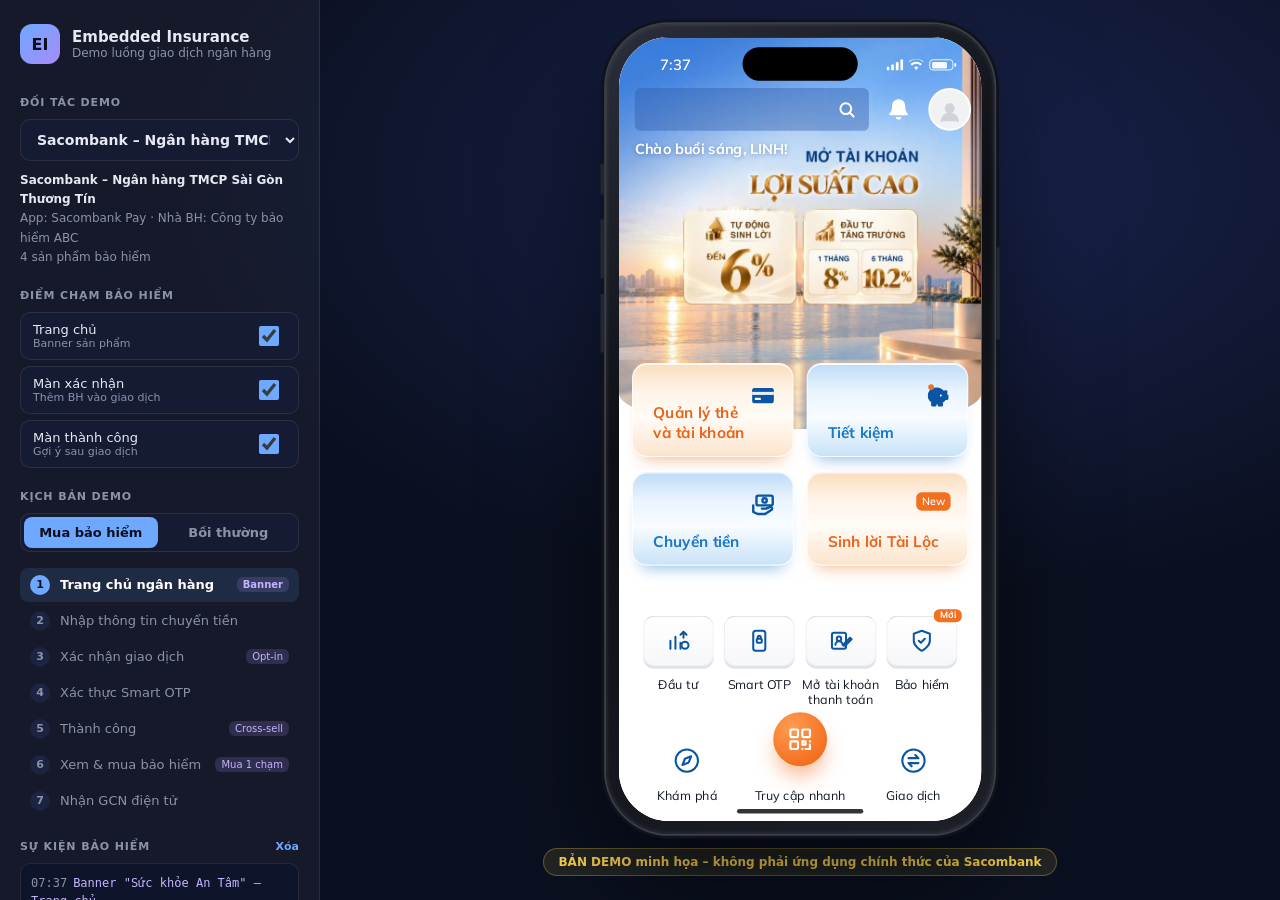
==== commit 4d13cc02: "Thêm luồng bồi thường iBaohiem vào demo Sacombank Pay - Trang Tra cứu và Bồi thường (claim/index.htm" ====
--- a/index.html
+++ b/index.html
@@ -31,7 +31,14 @@
       <div class="p-toggles" id="placementToggles"></div>
 
       <div class="p-label">Kịch bản demo</div>
+      <div class="p-seg" id="modeSeg">
+        <button data-mode="buy">Mua bảo hiểm</button>
+        <button data-mode="claim">Bồi thường</button>
+      </div>
       <ol class="p-steps" id="steps"></ol>
+
+      <div class="p-label" id="claimScenLbl" hidden>Tình huống bồi thường</div>
+      <div class="p-chips" id="claimScen" hidden></div>
 
       <div class="p-label">Sự kiện bảo hiểm <button class="p-link" id="clearLog">Xóa</button></div>
       <div class="p-log" id="eventLog"></div>
@@ -59,6 +66,8 @@
               </span>
             </div>
             <div class="app" id="app"></div>
+            <!-- WebView: trang Tra cứu và Bồi thường của iBaohiem -->
+            <iframe class="hub-view" id="hubView" src="claim/index.html" title="iBaohiem – Tra cứu và Bồi thường" hidden></iframe>
             <div class="sheet-backdrop" id="sheetBackdrop"></div>
             <div class="sheet" id="sheet"></div>
             <div class="toast" id="toast"></div>
--- a/css/styles.css
+++ b/css/styles.css
@@ -66,6 +66,16 @@
 .p-steps li.active { background: rgba(110, 168, 255, .12); color: #fff; font-weight: 600; }
 .p-steps li.active::before { background: var(--panel-accent); color: #0B1020; }
 .p-steps li.ins { }
+.p-steps li.jump { cursor: pointer; }
+.p-steps li.jump:hover { color: var(--panel-text); }
+.p-seg { display: grid; grid-template-columns: 1fr 1fr; gap: 4px; padding: 3px; border-radius: 10px; background: #141B33; border: 1px solid var(--panel-line); margin-bottom: 6px; }
+.p-seg button { border: 0; background: none; color: var(--panel-muted); font: inherit; font-size: 13px; font-weight: 600; padding: 8px; border-radius: 8px; cursor: pointer; }
+.p-seg button.on { background: var(--panel-accent); color: #0B1020; }
+.p-chips { display: flex; flex-direction: column; gap: 4px; }
+.p-label[hidden], .p-chips[hidden] { display: none; }
+.p-chip { display: flex; gap: 8px; align-items: center; text-align: left; border: 1px solid var(--panel-line); background: #141B33; color: var(--panel-text); font: inherit; font-size: 12.5px; padding: 7px 10px; border-radius: 9px; cursor: pointer; }
+.p-chip i { width: 8px; height: 8px; border-radius: 50%; flex-shrink: 0; }
+.p-chip.on { border-color: var(--panel-accent); background: rgba(110, 168, 255, .12); }
 .p-steps li .tag { margin-left: auto; font-size: 10px; padding: 2px 6px; border-radius: 6px; background: rgba(167, 139, 250, .18); color: #C4B5FD; }
 .p-log {
   min-height: 90px; max-height: 200px; overflow-y: auto; font-size: 12px; line-height: 1.5;
@@ -131,6 +141,10 @@
 
 /* ============ APP ============ */
 .app { position: absolute; inset: 0; }
+/* WebView iBaohiem phủ màn hình app, chừa thanh trạng thái */
+.hub-view { position: absolute; left: 0; top: 54px; width: 100%; height: calc(100% - 54px); border: 0; z-index: 30; background: #f3f4f9; }
+.hub-view[hidden] { display: none; }
+body.native .hub-view { top: 0; height: 100%; }
 .scr { position: absolute; inset: 0; display: flex; flex-direction: column; background: var(--bg); animation: slideIn .28s ease; }
 .scr.fade { animation: fadeIn .25s ease; }
 @keyframes slideIn { from { transform: translateX(28px); opacity: 0; } to { transform: none; opacity: 1; } }
@@ -422,7 +436,7 @@
 .mp-bar { height: 6px; border-radius: 3px; background: #EEF0F4; margin-top: 14px; overflow: hidden; }
 .mp-bar i { display: block; height: 100%; border-radius: 3px; background: var(--c); }
 .mp-left { font-size: 12px; color: var(--muted); margin-top: 6px; }
-.mp-claim { display: flex; gap: 8px; align-items: flex-start; font-size: 12px; line-height: 1.45; color: #9A6700; background: #FFF7E6; border-radius: 10px; padding: 9px 10px; margin-top: 12px; }
+.mp-claim { display: flex; gap: 8px; align-items: flex-start; font-size: 12px; line-height: 1.45; color: #9A6700; background: #FFF7E6; border-radius: 10px; padding: 9px 10px; margin-top: 12px; width: 100%; border: 0; text-align: left; font-family: inherit; cursor: pointer; }
 .mp-claim svg { flex-shrink: 0; margin-top: 1px; }
 .mp-act { display: flex; gap: 8px; margin-top: 12px; }
 .mp-act button { flex: 1; height: 40px; border-radius: 12px; font-size: 12.5px; font-weight: 700; display: flex; align-items: center; justify-content: center; gap: 6px; background: var(--soft); color: var(--p); }
